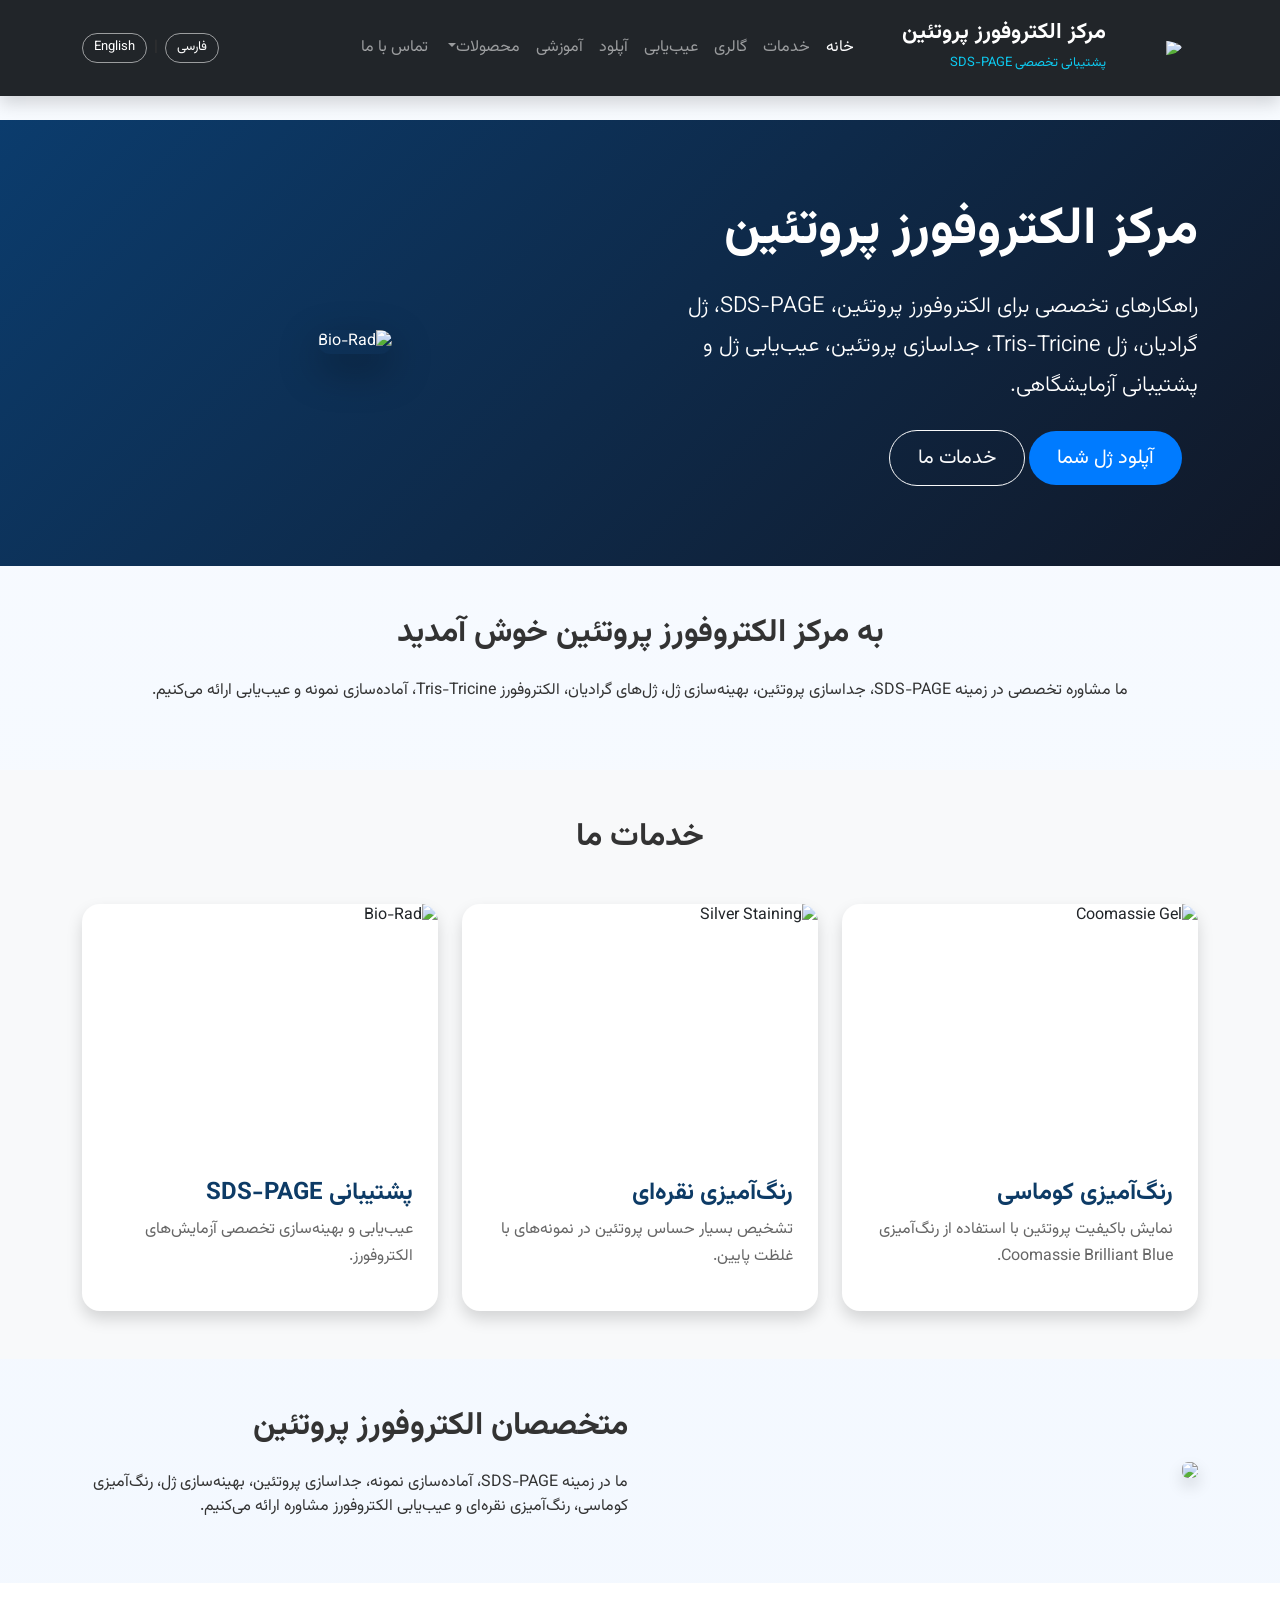
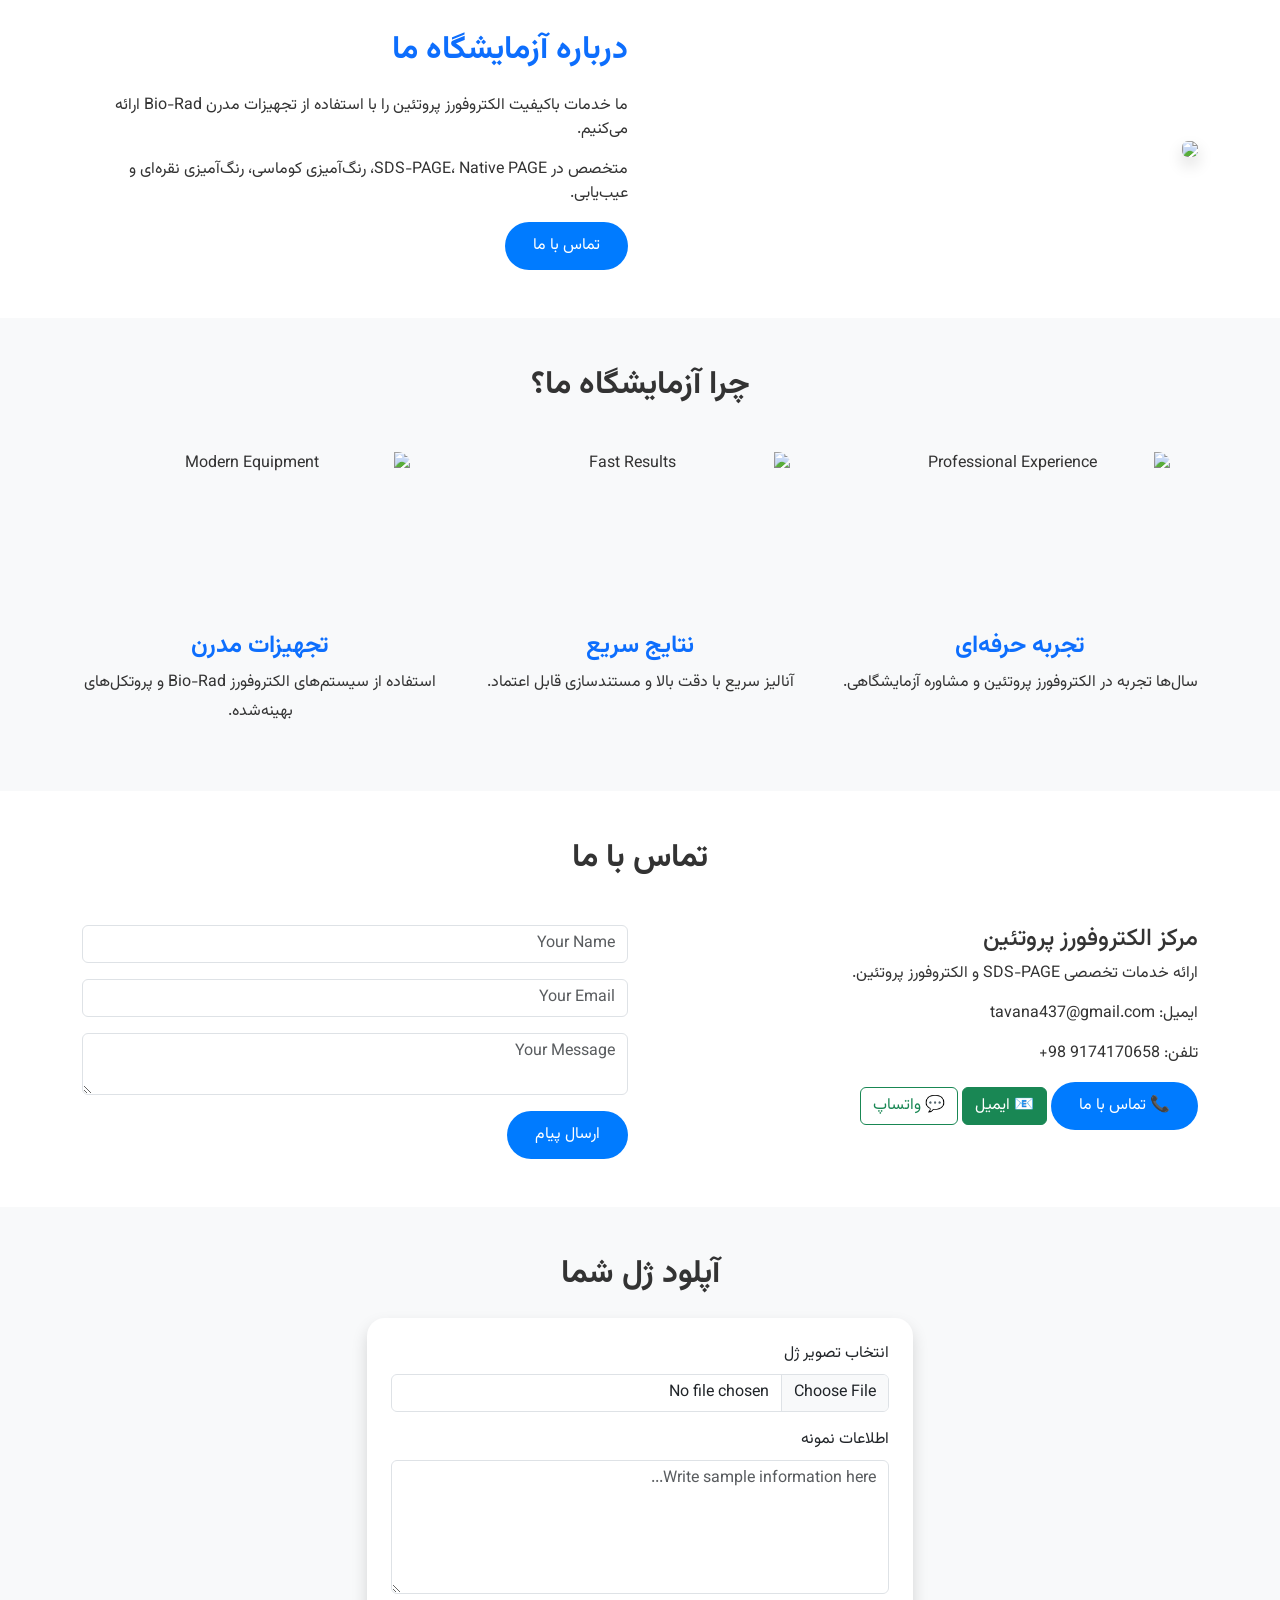
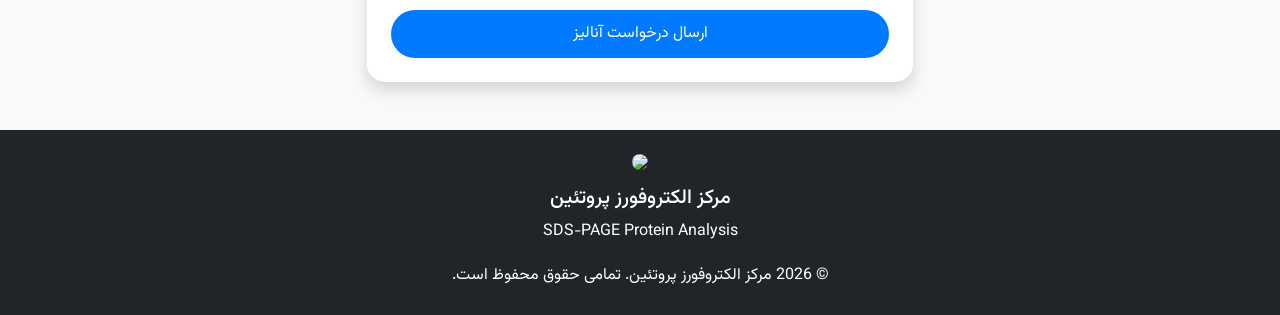
==== index.html @ 6d5c1d3f "Add files via upload" ====
<!DOCTYPE html>
<html lang="en">

<head>
    <meta charset="UTF-8">
    <meta name="viewport" content="width=device-width, initial-scale=1.0">

    <title>Protein Electrophoresis Clinic</title>

    <meta name="description"
          content="Protein Electrophoresis Clinic | SDS-PAGE Troubleshooting | Gel Preparation | Protein Analysis">

    <link href="https://cdn.jsdelivr.net/npm/bootstrap@5.3.7/dist/css/bootstrap.min.css" rel="stylesheet">

    <link rel="stylesheet"
          href="https://cdn.jsdelivr.net/npm/bootstrap-icons@1.11.3/font/bootstrap-icons.min.css">

    <link rel="stylesheet" href="style.css">
<link rel="preconnect" href="https://fonts.googleapis.com">
<link rel="preconnect" href="https://fonts.gstatic.com" crossorigin>
<link href="https://fonts.googleapis.com/css2?family=Vazirmatn:wght@300;400;500;600;700&display=swap" rel="stylesheet">
</head>

<body>

<!-- ================= HEADER ================= -->

<nav class="navbar navbar-expand-lg navbar-dark bg-dark shadow">

<div class="container">

<a class="navbar-brand d-flex align-items-center" href="#">

<img src="images/logo.png" width="60" class="me-3">

<div>

<h4 class="m-0">Protein Electrophoresis Center</h4>

<small class="text-info">
Professional SDS-PAGE Support
</small>

</div>

</a>

<button class="navbar-toggler"

type="button"

data-bs-toggle="collapse"

data-bs-target="#navbarNav">

<span class="navbar-toggler-icon"></span>

</button>

<div class="collapse navbar-collapse"

id="navbarNav">

<ul class="navbar-nav ms-auto">

<li class="nav-item">

<a class="nav-link active"

href="#">Home</a>

</li>

<li class="nav-item">

<a class="nav-link"

href="#">Services</a>

</li>

<li class="nav-item">

<a class="nav-link"

href="#">Gallery</a>

</li>

<li class="nav-item">

<a class="nav-link"

href="#">Troubleshooting</a>

</li>

<li class="nav-item">

<a class="nav-link"

href="#">Upload</a>

</li>
<li class="nav-item">
    <a class="nav-link" href="academy.html">
        Educational
    </a>
</li>
<li class="nav-item dropdown">

<a class="nav-link dropdown-toggle" 
href="#" 
data-bs-toggle="dropdown">

Products

</a>


<ul class="dropdown-menu">

<li>
    <a class="dropdown-item" href="product.html?id=running-buffer">
         Running Buffer  ▸
    </a>
</li>
<li>
<a class="dropdown-item" href="product.html?id=resolving-buffer">
    Resolving Gel Buffer  ▸
</a>
</li>

<li>
<a class="dropdown-item" href="product.html?id=stacking-buffer">
    Stacking Gel Buffer  ▸
</a>
</li>

<li>
<a class="dropdown-item" href="product.html?id=sample-loading-buffer">
         Sample Loading Buffer (4X)  ▸
    </a>
</li>

<li>
<a class="dropdown-item" href="product.html?id=protein-ladder">
         Protein Ladder ▸  
    </a>
</li>

<li>
 <a class="dropdown-item" href="product.html?id=sds-solution">
         SDS 10% Solution ▸
    </a>
</li>

<li>
<a class="dropdown-item" href="product.html?id=temed">
    TEMED ▸ 
</a>
</li>

<li>
<a class="dropdown-item" href="product.html?id=aps">
    APS ▸ 
</a>
</li>
<li>
    <a class="dropdown-item" href="product.html?id=anode-buffer/cathode-buffer">
         Anode Buffer/Cathode Buffer ▸ 
    </a>
</li>


<li>
    <a class="dropdown-item" href="product.html?id=tris-tricine-buffer">
        Tris-Tricine Buffer  ▸
    </a>
</li>


<hr>

<li>
<a class="dropdown-item" href="product.html?id=coomassie">
         Coomassie Blue Staining Solution  ▸
    </a>
</li>

<li>
<a class="dropdown-item" href="product.html?id=Destain">
          Destain Solution ▸
    </a>
</li>

<li>
<a class="dropdown-item" href="product.html?id=silver-staining">
         Silver Staining Solution ▸
    </a>
</li>

<li>
<a class="dropdown-item" href="product.html?id=bradford">
         Bradford Reagent  ▸
    </a>
</li>

<li>
  <a class="dropdown-item" href="product.html?id=bsa-standard">
         BSA Protein Standard  ▸
    </a>
</li>

</ul>

</li>
<div id="product-info" style="display:none; padding:15px; margin-top:10px; border:1px solid #ddd; border-radius:8px;">

<h5 id="product-name"></h5>

<p id="product-description"></p>


</div>
<li class="nav-item">

<a class="nav-link"


href="#">Contact</a>

</li>

</ul>

</div>

</div>

</nav>
<div class="container mt-4">

</div>

<!-- ================= HERO ================= -->

<section class="hero">

<div class="container">

<div class="row align-items-center">

<div class="col-lg-6">

<h1 class="display-4 fw-bold">

Protein Electrophoresis Center

</h1>

<p class="lead mt-4">

Professional solutions for

Protein Electrophoresis,

SDS-PAGE,

Gradient Gel,

Tris-Tricine Gel,

Protein Separation,

Gel Troubleshooting

and Laboratory Support.

</p>

<div class="mt-4">

<a href="#upload"

class="btn btn-primary btn-lg me-3">

Upload Your Gel

</a>

<a href="#"

class="btn btn-outline-light btn-lg">

Our Services

</a>

</div>

</div>

<div class="col-lg-6 text-center">

<img src="images/biorad.png"

class="img-fluid hero-image"

alt="Bio-Rad">

</div>

</div>

</div>

</section>

<!-- ================= INTRO ================= -->

<section class="py-5">

<div class="container text-center">

<h2 class="fw-bold">

Welcome to Protein Electrophoresis Center

</h2>

<p class="mt-4">

We provide professional consultation for SDS-PAGE,

protein separation,

gel optimization,

gradient gels,

Tris-Tricine electrophoresis,

sample preparation,

and troubleshooting.

</p>

</div>

</section>

<!-- Services section starts here --><!-- ================= SERVICES ================= -->

<section class="py-5 bg-light">

<div class="container">

<h2 class="text-center fw-bold mb-5">

Our Services

</h2>

<div class="row g-4">

<div class="col-md-4">

<div class="card h-100 shadow">

<img src="images/coomassie.png" class="card-img-top" alt="Coomassie Gel">
<div class="card-body">

<h4>Coomassie Staining</h4>

<p>

High-quality protein visualization using Coomassie Brilliant Blue staining.

</p>

</div>

</div>

</div>

<div class="col-md-4">

<div class="card h-100 shadow">

<img src="images/silver.png" class="card-img-top" alt="Silver Staining">
<div class="card-body">

<h4>Silver Staining</h4>

<p>

Highly sensitive protein detection for low-abundance samples.

</p>

</div>

</div>

</div>

<div class="col-md-4">

<div class="card h-100 shadow">

<img src="images/biorad.png" class="card-img-top" alt="Bio-Rad">

<div class="card-body">

<h4>SDS-PAGE Support</h4>

<p>

Professional troubleshooting and optimization for electrophoresis experiments.

</p>

</div>

</div>

</div>

</div>

</div>

</section>

<!-- ================= ABOUT ================= -->

<section class="py-5">

<div class="container">

<div class="row align-items-center">

<div class="col-lg-6">

<img src="images/biorad.png" class="img-fluid rounded shadow">

</div>

<div class="col-lg-6">

<h2 class="fw-bold">

Protein Electrophoresis Experts

</h2>

<p class="mt-4">

We provide consultation in SDS-PAGE,

sample preparation,

protein separation,

gel optimization,

Coomassie staining,

Silver staining,

and electrophoresis troubleshooting.

</p>



</div>

</div>

</div>

</section>
<section class="py-5 bg-white">

<div class="container">

<div class="row align-items-center">

<div class="col-lg-6">

<img src="images/biorad.png" class="img-fluid rounded shadow">

</div>

<div class="col-lg-6">

<h2 class="fw-bold text-primary">
About Our Laboratory
</h2>

<p>
We provide high-quality protein electrophoresis services using modern Bio-Rad equipment.
</p>

<p>
Specialized in SDS-PAGE, Native PAGE, Coomassie staining, Silver staining and troubleshooting.
</p>

<a href="#" class="btn btn-primary">
Contact Us
</a>

</div>

</div>

</div>

</section>
<!-- ================= WHY CHOOSE US ================= -->

<section class="py-5 bg-light">

<div class="container">

<h2 class="text-center mb-5">
Why Choose Our Laboratory
</h2>

<div class="row text-center">

    <div class="col-md-4">
        <img src="images/professional.png"
        class="feature-img"
        alt="Professional Experience">

        <h4>Professional Experience</h4>

        <p>
        Years of experience in protein electrophoresis and laboratory consultation.
        </p>
    </div>


    <div class="col-md-4">
        <img src="images/fast-results.png"
        class="feature-img"
        alt="Fast Results">

        <h4>Fast Results</h4>

        <p>
        Rapid analysis with high accuracy and reliable documentation.
        </p>
    </div>


    <div class="col-md-4">
        <img src="images/equipment.png"
        class="feature-img"
        alt="Modern Equipment">

        <h4>Modern Equipment</h4>

        <p>
        Using Bio-Rad electrophoresis systems and optimized protocols.
        </p>
    </div>

</div>
</div>
</section>
<!-- ================= CONTACT ================= -->

<section class="py-5 bg-white">

<div class="container">

<h2 class="text-center fw-bold mb-5">
Contact Us
</h2>

<div class="row">

<div class="col-md-6">

<h4>Protein Electrophoresis Center</h4>

<p>
Professional SDS-PAGE and protein electrophoresis services.
</p>

<p>
Email: tavana437@gmail.com
</p>

<p>
Phone: +98 9174170658
</p>
<div class="contact-buttons">

<a href="tel:+989174170658" class="btn btn-primary">
📞 Call Us
</a>

<a href="mailto:tavana437@gmail.com" class="btn btn-success">
📧 Email
</a>

<a href="https://wa.me/989174170658" class="btn btn-outline-success">
💬 WhatsApp
</a>

</div>

</div>


<div class="col-md-6">

<form>

<input class="form-control mb-3" 
placeholder="Your Name">


<input class="form-control mb-3" 
placeholder="Your Email">


<textarea class="form-control mb-3"
placeholder="Your Message"></textarea>


<button class="btn btn-primary">
Send Message
</button>


</form>

</div>

</div>

</div>

</section>
<!-- ================= UPLOAD GEL ================= -->

<section id="upload" class="py-5 bg-light">

<div class="container">

<h2 class="text-center fw-bold mb-4">
Upload Your Gel
</h2>

<div class="row justify-content-center">

<div class="col-lg-6">

<div class="card shadow p-4">

<label class="form-label">
Select Gel Image
</label>

<input type="file" class="form-control mb-3">

<label class="form-label">
Sample Information
</label>

<textarea class="form-control mb-3" rows="5"
placeholder="Write sample information here..."></textarea>

<button class="btn btn-primary w-100">
Submit Analysis Request
</button>

</div>

</div>

</div>

</div>

</section>
<!-- ================= FOOTER ================= -->

<footer class="bg-dark text-white py-4">

<div class="container text-center">

<img src="images/logo.png" width="80" class="mb-3">

<h5>
Protein Electrophoresis Center
</h5>

<p>
SDS-PAGE  Protein Analysis
</p>

<p class="mb-0">
© 2026 Protein Electrophoresis Center. All Rights Reserved.
</p>

</div>

</footer>
<div id="productPanel" style="display:none; margin-top:20px; padding:20px; border:1px solid #ddd; border-radius:10px; background:#f8f9fa;">

<h4 id="productTitle"></h4>

<div id="productImage">
</div>

<h6>Description</h6>
<p id="productDescription"></p>

<h6>Specifications</h6>
<ul id="productSpecifications"></ul>

<h6>Application</h6>
<p id="productApplication"></p>

<h6>Storage</h6>
<p id="productStorage"></p>

</div>
<script src="https://cdn.jsdelivr.net/npm/bootstrap@5.3.3/dist/js/bootstrap.bundle.min.js"></script>
<script>
function showRunningBuffer() {

console.log("TEST RUNNING BUFFER");

}
</script>
<script>

function showRunningBuffer(){

document.getElementById("product-info").style.display="block";

document.getElementById("product-info").innerHTML = `

<h4>Running Buffer</h4>

<img src="images/running-buffer.jpg" 
style="width:150px;">

<h6>Description:</h6>
<p>
High quality electrophoresis running buffer for protein separation.
</p>

<h6>Specifications:</h6>

<ul>
<li>Tris-Glycine system</li>
<li>SDS-PAGE compatible</li>
<li>Stable conductivity</li>
</ul>

<h6>Application:</h6>

<p>
Protein separation and gel electrophoresis
</p>

<h6>Storage:</h6>

<p>
2-8°C
</p>

`;

}
function showRunningBuffer(){

document.getElementById("product-info").style.display="block";

document.getElementById("product-title").innerHTML =
"Running Buffer";

document.getElementById("product-text").innerHTML =
`
<b>Description:</b><br>
High quality electrophoresis running buffer for protein separation.
<br><br>

<b>Specifications:</b>
<ul>
<li>Tris-Glycine system</li>
<li>SDS-PAGE compatible</li>
<li>Stable conductivity</li>
</ul>

<b>Application:</b><br>
Protein separation and gel electrophoresis

<br><br>

<b>Storage:</b><br>
2-8°C
`;

}
</script>
<script src="language.js"></script>
</body>
</html>
---- style.css ----
/* ===========================
   Protein Electrophoresis Clinic
   Final Version - Part 1
=========================== */

body{
    font-family: Arial, Helvetica, sans-serif;
    background:#f8f9fa;
    color:#333;
    margin:0;
    padding:0;
}

/* Navbar */

.navbar{
    padding:15px 0;
}

.navbar-brand h4{
    margin:0;
    font-size:26px;
    font-weight:bold;
}

.navbar-brand small{
    font-size:13px;
    color:#7fd3ff;
}

.navbar img{
    border-radius:50%;
}

/* Hero */

.hero{
    background:linear-gradient(135deg,#0b3c6d,#111827);
    color:white;
    padding:80px 0;
}

.hero h1{
    font-size:52px;
    font-weight:700;
}

.hero p{
    font-size:22px;
    line-height:1.8;
}

.hero-image{
    max-width:420px;
    border-radius:20px;
    box-shadow:0 15px 40px rgba(0,0,0,.35);
}

/* Buttons */

.btn-primary{
    background:#007bff;
    border:none;
    border-radius:30px;
    padding:12px 28px;
}

.btn-primary:hover{
    background:#0056b3;
}

.btn-outline-light{
    border-radius:30px;
    padding:12px 28px;
}

/* Sections */

section{
    padding-top:70px;
    padding-bottom:70px;
}

h2{
    font-weight:bold;
    margin-bottom:25px;
}

/* Cards */

.card{
    border:none;
    border-radius:20px;
    overflow:hidden;
    transition:.35s;
}

.card:hover{
    transform:translateY(-8px);
    box-shadow:0 20px 40px rgba(0,0,0,.18);
}

.card img{
    height:250px;
    object-fit:cover;
}

.card-body{
    padding:25px;
}

.card h4{
    font-weight:bold;
    color:#0d6efd;
}
/* WHY CHOOSE US */

.bg-light{
    background:#f5f8fc;
}

.text-center h1{
    font-size:60px;
}

.text-center h4{
    margin-top:20px;
    color:#0d6efd;
    font-weight:bold;
}

.text-center p{
    line-height:1.8;
}
/* ===== FINAL DESIGN EFFECTS ===== */

html{
scroll-behavior:smooth;
}


body{
font-family: Arial, sans-serif;
}


.card{
transition:0.4s ease;
}


.card:hover{
transform:translateY(-10px);
box-shadow:0 15px 35px rgba(0,0,0,0.2);
}


footer img{
border-radius:50%;
}


section{
animation:fadeIn 0.8s ease;
}


@keyframes fadeIn{

from{
opacity:0;
transform:translateY(20px);
}

to{
opacity:1;
transform:translateY(0);
}


}.feature-img{
    width:100%;
    height:160px;
    object-fit:cover;
    border-radius:12px;
    display:block;
    margin:0 auto 15px;
}
.academy-hero{

background:#133a63;

padding:90px 0;

color:white;

}


.academy-hero h1{

font-size:52px;

font-weight:700;

color:#0d3b66;

margin-bottom:25px;

}


.academy-hero p{

font-size:20px;

line-height:1.8;

margin-bottom:35px;

color:#555;

}


.academy-placeholder{

height:380px;

border:3px dashed #c7d7ea;

border-radius:20px;

display:flex;

align-items:center;

justify-content:center;

font-size:28px;

font-weight:600;

color:#6c757d;

background:white;

}
.academy-hero{

background:#133a63;

padding:90px 0;

color:white;

}


.academy-hero h1{

font-size:48px;
font-weight:700;
color:#0d3b66;
margin-bottom:20px;

}


.academy-hero h3{

font-size:26px;
color:#1d6fa5;
margin-bottom:25px;

}


.academy-hero p{

font-size:18px;
line-height:1.8;
color:#555;
margin-bottom:30px;

}


.academy-placeholder{

height:380px;
width:100%;
border-radius:20px;
border:3px dashed #c8d8e8;
background:white;

}
.tutorial-placeholder{

height:200px;

background:#f8fbff;

border:2px dashed #c8d8e8;

display:flex;

align-items:center;

justify-content:center;

border-radius:15px;

}
.course-placeholder{

height:200px;

background:white;

border:2px dashed #c8d8e8;

border-radius:15px;

display:flex;

align-items:center;

justify-content:center;

}
.academy-contact{

background:#f8fbff;

padding:70px 0;

}


.academy-contact h2{

font-size:36px;

font-weight:700;

color:#0d3b66;

}


.academy-contact p{

font-size:18px;

color:#555;

line-height:1.8;

max-width:700px;

margin:auto;

}
.academy-hero .btn,
.academy-contact .btn{

padding:12px 30px;

border-radius:30px;

font-weight:600;

}


.card{

border:none;

border-radius:18px;

overflow:hidden;

transition:0.3s;

}


.card:hover{

transform:translateY(-8px);

box-shadow:0 15px 30px rgba(0,0,0,0.12);

}


.card h4{

color:#0d3b66;

font-weight:700;

}


.card p{

color:#666;

line-height:1.7;

}
.tutorial-placeholder,
.course-placeholder{

height:220px;

background:linear-gradient(135deg,#f8fbff,#eaf4ff);

border:2px dashed #b8d0e8;

}
.tutorial-placeholder,
.course-placeholder{

font-size:60px;
color:#0d6efd;

}
.academy-hero h1{
    color:#ffffff;
    font-size:56px;
    font-weight:700;
    line-height:1.15;
    margin-bottom:20px;
}

.academy-hero h3{
    color:#5ec3ff !important;
    font-size:30px;
    font-weight:500;
    margin-bottom:25px;
}

.academy-hero p{
    color:#f2f6fb !important;
    font-size:20px;
    line-height:1.8;
    max-width:650px;
}

.academy-hero .btn{
    background:#1d7df2;
    color:#fff;
    border:none;
    padding:14px 34px;
    border-radius:40px;
    font-weight:600;
    font-size:17px;
}

.academy-hero .btn:hover{
    background:#0f6be6;
}
.academy-placeholder{

height:360px;

background:rgba(255,255,255,.08);

border:2px dashed rgba(255,255,255,.35);

border-radius:20px;

display:flex;

justify-content:center;

align-items:center;

text-align:center;

}

.placeholder-content h3{

color:white;

font-size:28px;

margin-top:15px;

margin-bottom:10px;

}

.placeholder-content p{

color:#d7e6f5;

font-size:17px;

}

.placeholder-icon{

font-size:70px;

}
.tutorial-placeholder{

height:220px;

background:#eaf4ff;

display:flex;

flex-direction:column;

justify-content:center;

align-items:center;

font-size:55px;

color:#1d7df2;

border-radius:15px 15px 0 0;

}

.tutorial-placeholder p{

margin-top:12px;

font-size:16px;

color:#5b6f85;

}
.course-card{
    position:relative;
}
.course-badge{
    position:absolute;
    top:15px;
    right:15px;
    background:#0d6efd;
    color:white;
    padding:6px 14px;
    border-radius:20px;
    font-size:12px;
    font-weight:700;
}

.card{
    position:relative;
}
.course-card,
.card {
    display:flex;
    flex-direction:column;
    height:100%;
}

.card-body {
    display:flex;
    flex-direction:column;
    flex:1;
}

.card-body .btn {
    margin-top:auto;
}
/* ===========================
   PRODUCT PAGE
=========================== */

.product-hero{
    background:#0b2a47;
    padding:90px 0;
    color:#fff;
}

.product-header{
    display:flex;
    align-items:center;
    justify-content:space-between;
    gap:60px;
    flex-wrap:wrap;
}

.product-info{
    flex:1;
    min-width:320px;
}

.product-category{
    display:inline-block;
    background:#1d4f91;
    color:#fff;
    padding:8px 18px;
    border-radius:30px;
    font-size:14px;
    font-weight:600;
    margin-bottom:20px;
}

.product-info h1{
    font-size:48px;
    font-weight:700;
    margin-bottom:20px;
    color:#fff;
}

.product-info p{
    font-size:18px;
    line-height:1.8;
    color:#dbe7f5;
    margin-bottom:35px;
}

.product-image{
    flex:1;
    display:flex;
    justify-content:center;
    min-width:320px;
}

.placeholder-image{
    width:420px;
    height:320px;
    border:2px dashed rgba(255,255,255,.35);
    border-radius:20px;
    display:flex;
    align-items:center;
    justify-content:center;
    font-size:22px;
    color:#dbe7f5;
    background:rgba(255,255,255,.05);
}
.mega-menu{
    width:650px;
    left:50%;
    transform:translateX(-50%);
    border-radius:15px;
    padding:25px;
}

.mega-menu .dropdown-item{
    padding:8px 10px;
    font-size:15px;
    color:#123;
}

.mega-menu .dropdown-item:hover{
    background:#0d6efd;
    color:white;
}

.mega-menu h6{
    font-size:18px;
    font-weight:700;
    margin-bottom:15px;
}

.product-preview{
    margin-top:20px;
    padding:15px;
    border-top:1px solid #ddd;
}
/* Products Mega Menu */

.mega-dropdown .dropdown-menu{
    width:600px;
    padding:25px;
    border-radius:12px;
    left:50%;
    transform:translateX(-50%);
}


.mega-menu .row{
    display:flex;
}


.mega-menu h6{
    color:#0d6efd;
    font-size:17px;
    font-weight:700;
    margin-bottom:15px;
}


.product-item{
    display:block;
    padding:7px 10px;
    color:#123;
    text-decoration:none;
    border-radius:5px;
}


.product-item:hover{
    background:#0d6efd;
    color:white;
}


.product-preview{
    background:#f8f9fa;
    border-radius:10px;
    padding:15px;
    margin-top:15px;
}
.dropdown-menu .dropdown-item {
    font-size: 14px;
    padding: 8px 15px;
}

.dropdown-menu {
    min-width: 260px;
}

.dropdown-menu .dropdown-item:hover {
    background-color: #0d6efd;
    color: white;
}
.navbar .dropdown-menu .dropdown-item {
    font-size: 13px !important;
    line-height: 1.4;
    padding: 6px 12px;
}

.navbar .dropdown-menu {
    font-size: 13px !important;
}

.navbar .dropdown-menu li {
    font-size: 13px !important;
}

#productImage{
    width: 100%;
    max-width: 350px;
    height: 350px;
    object-fit: contain;
    display: block;
    margin: auto;
}
.product-image-card{
    background:#ffffff;
    border-radius:20px;
    padding:30px;
    box-shadow:0 10px 25px rgba(0,0,0,.12);
    text-align:center;
}
body{
    background:linear-gradient(180deg,#f8fbff,#eef5ff);
}
.feature-img{
    width: 100% !important;
    max-width: 300px !important;
    height: 160px !important;
    object-fit: cover !important;
    display: block;
    margin: 0 auto;
}
#productImage{
    max-width:300px;
    width:100%;
    height:auto;
    display:block;
    margin:auto;
    object-fit:contain;
}
/* ===== Bilingual Persian / English ===== */
html[dir="rtl"] body,
html[lang="fa"] body,
body.rtl-site{
    font-family: "Vazirmatn", Tahoma, Arial, sans-serif;
}

html[dir="rtl"] .navbar-brand,
html[dir="rtl"] .navbar-nav,
html[dir="rtl"] .dropdown-menu{
    font-family: "Vazirmatn", Tahoma, Arial, sans-serif;
}

html[dir="rtl"] .navbar-nav .dropdown-menu{
    text-align:right;
}

.language-switcher{
    display:flex;
    align-items:center;
    gap:7px;
    margin-inline-start:18px;
    white-space:nowrap;
    z-index:10;
}
.language-btn{
    border:1px solid rgba(255,255,255,.55);
    background:transparent;
    color:#fff;
    border-radius:18px;
    padding:4px 11px;
    font-size:13px;
    cursor:pointer;
    transition:.2s ease;
}
.language-btn:hover{
    background:rgba(255,255,255,.12);
}

html[dir="rtl"] .navbar-brand .me-3{
    margin-right:0 !important;
    margin-left:1rem !important;
}

@media (max-width: 991px){
    .language-switcher{margin:10px 0 0;}
}
@media (min-width: 992px) {
    .navbar-brand h4 {
        font-size: 22px;
    }

    .navbar-brand .text-info {
        font-size: 13px;
    }
}
/* SDS-PAGE Video */
.sds-video-section {
    max-width: 900px;
    margin: 50px auto;
    padding: 20px;
    text-align: center;
}

.sds-video-section h2 {
    margin-bottom: 25px;
    font-weight: 600;
}

.video-wrapper {
    width: 100%;
    overflow: hidden;
    border-radius: 15px;
    box-shadow: 0 8px 25px rgba(0, 0, 0, 0.15);
    background: #000;
}

.video-wrapper video {
    display: block;
    width: 100%;
    height: auto;
}
.sds-video {
    width: 100%;
    margin-top: 20px;
    border-radius: 12px;
    overflow: hidden;
    background: #000;
}

.sds-video video {
    width: 100%;
    display: block;
    max-height: 450px;
}
.sds-video {
    width: 95%;
    max-width: 800px;
    margin: 20px auto;
    overflow: hidden;
    border-radius: 12px;
}

.sds-video video {
    width: 100%;
    height: auto;
    display: block;
}
.sds-video {
    width: 100%;
    max-width: 100%;
    margin: 20px auto 0;
    overflow: hidden;
    border-radius: 12px;
}

.sds-video iframe {
    display: block;
    width: 100%;
    aspect-ratio: 16 / 9;
    border: 0;
}
.sds-video {
    width: 100%;
    max-width: 800px;
    margin: 20px auto;
    overflow: hidden;
    border-radius: 12px;
    background: #000;
}

.sds-video video {
    display: block;
    width: 100%;
    height: auto;
}
.sds-video {
    width: 100%;
    overflow: hidden;
    background: #000;
    border-radius: 10px 10px 0 0;
}

.sds-video video {
    width: 100%;
    height: auto;
    display: block;
    aspect-ratio: 16 / 9;
    object-fit: contain;
}
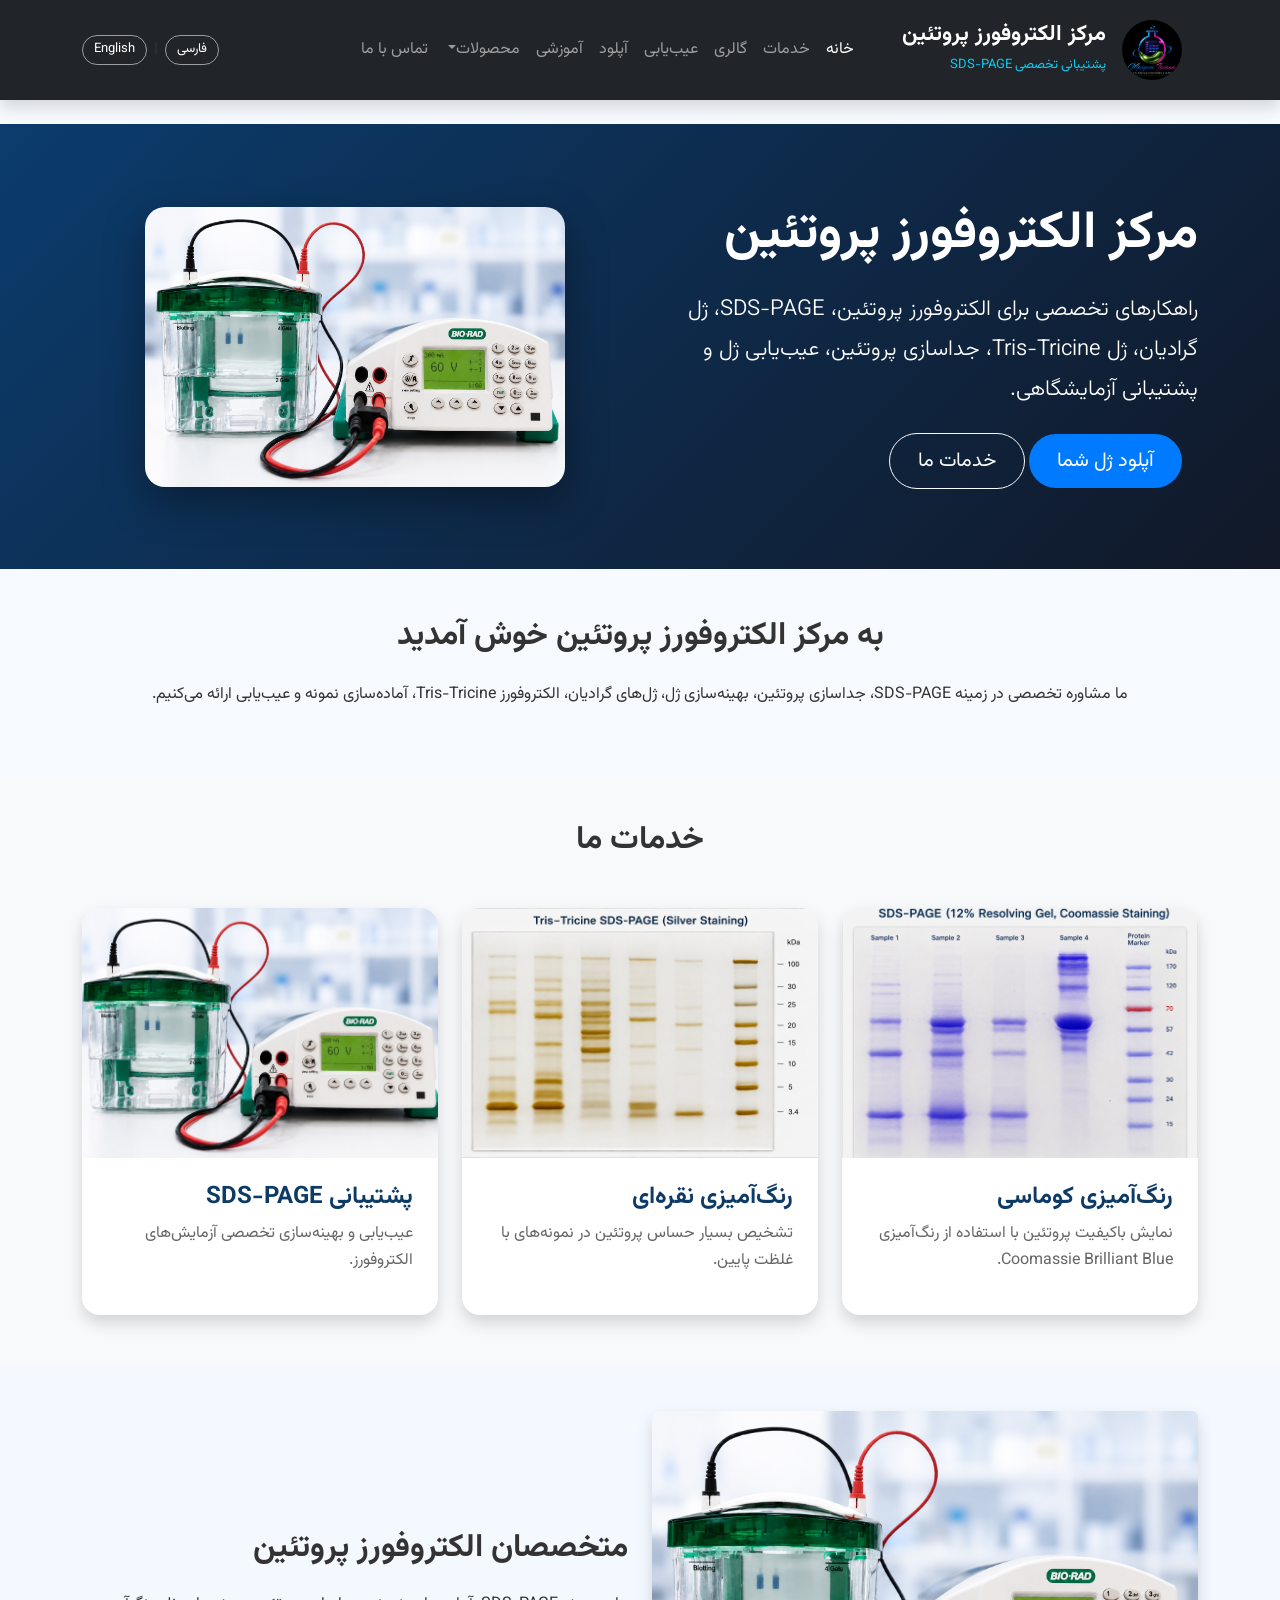
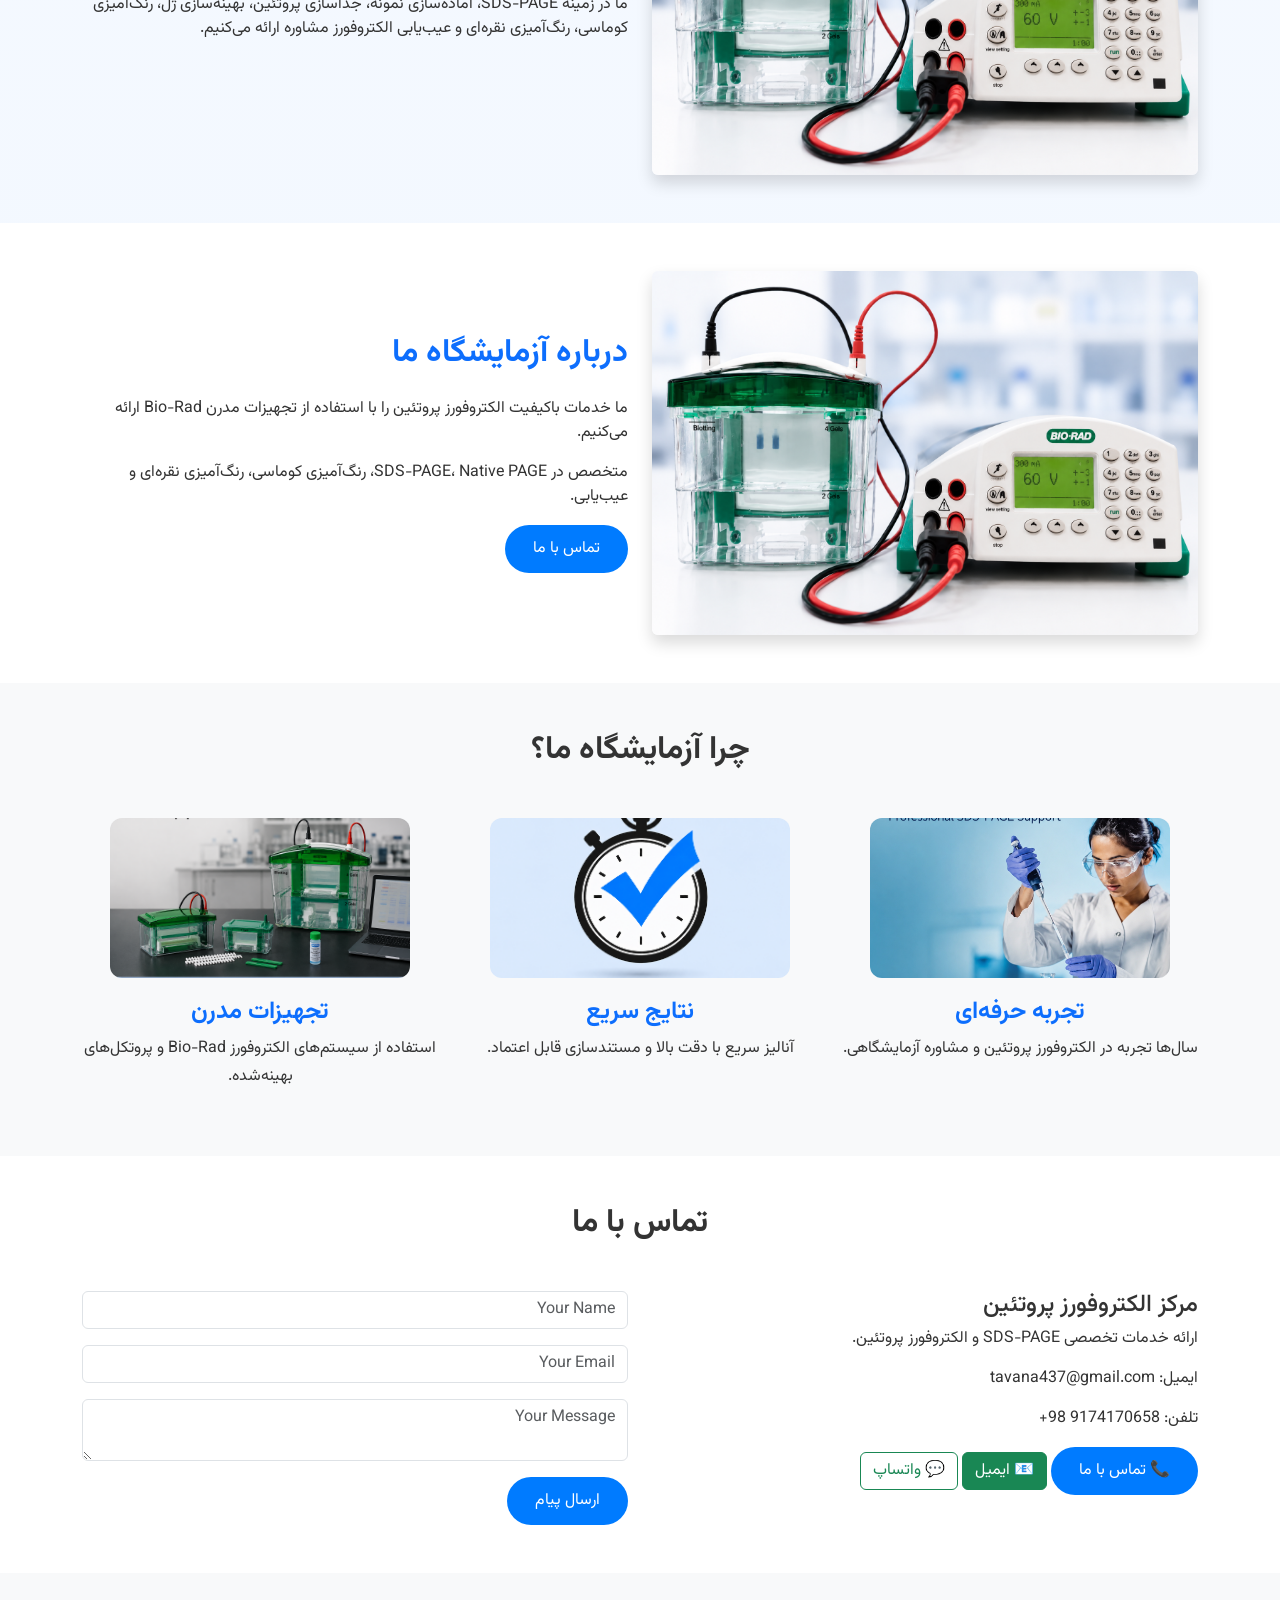
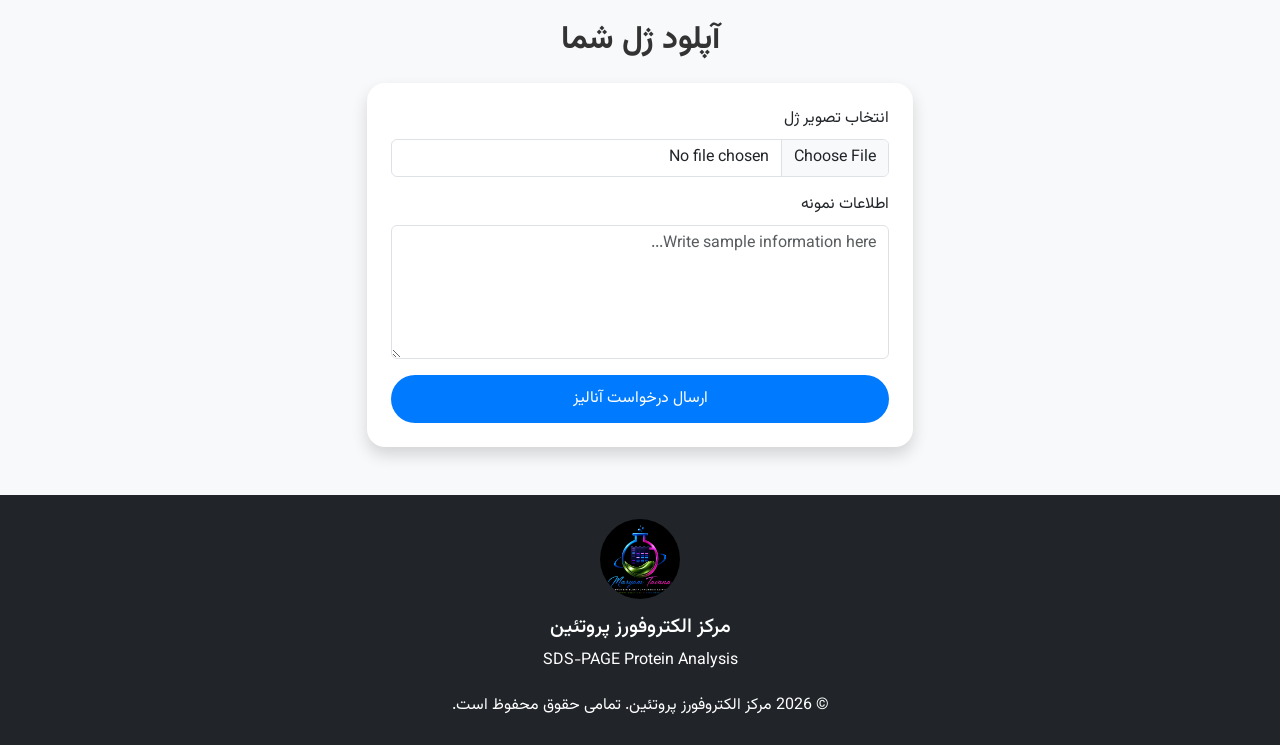
==== commit 6dacac59: "Update index.html Improve SEO metadata" ====
--- a/index.html
+++ b/index.html
@@ -5,11 +5,18 @@
     <meta charset="UTF-8">
     <meta name="viewport" content="width=device-width, initial-scale=1.0">
 
-    <title>Protein Electrophoresis Clinic</title>
-
-    <meta name="description"
-          content="Protein Electrophoresis Clinic | SDS-PAGE Troubleshooting | Gel Preparation | Protein Analysis">
-
+   <title>Protein Electrophoresis Center | SDS-PAGE & Protein Analysis</title>
+
+<meta name="description"
+      content="Protein Electrophoresis Center for SDS-PAGE, protein electrophoresis, gel preparation, troubleshooting, protein analysis, educational resources and laboratory guidance."> 
+<link rel="alternate" hreflang="en"
+      href="https://mahi40158.github.io/protein-electrophoresis-center/">
+
+<link rel="alternate" hreflang="fa"
+      href="https://mahi40158.github.io/protein-electrophoresis-center/">
+
+<link rel="alternate" hreflang="x-default"
+      href="https://mahi40158.github.io/protein-electrophoresis-center/">
     <link href="https://cdn.jsdelivr.net/npm/bootstrap@5.3.7/dist/css/bootstrap.min.css" rel="stylesheet">
 
     <link rel="stylesheet"
@@ -817,4 +824,4 @@
 </script>
 <script src="language.js"></script>
 </body>
-</html>+</html>
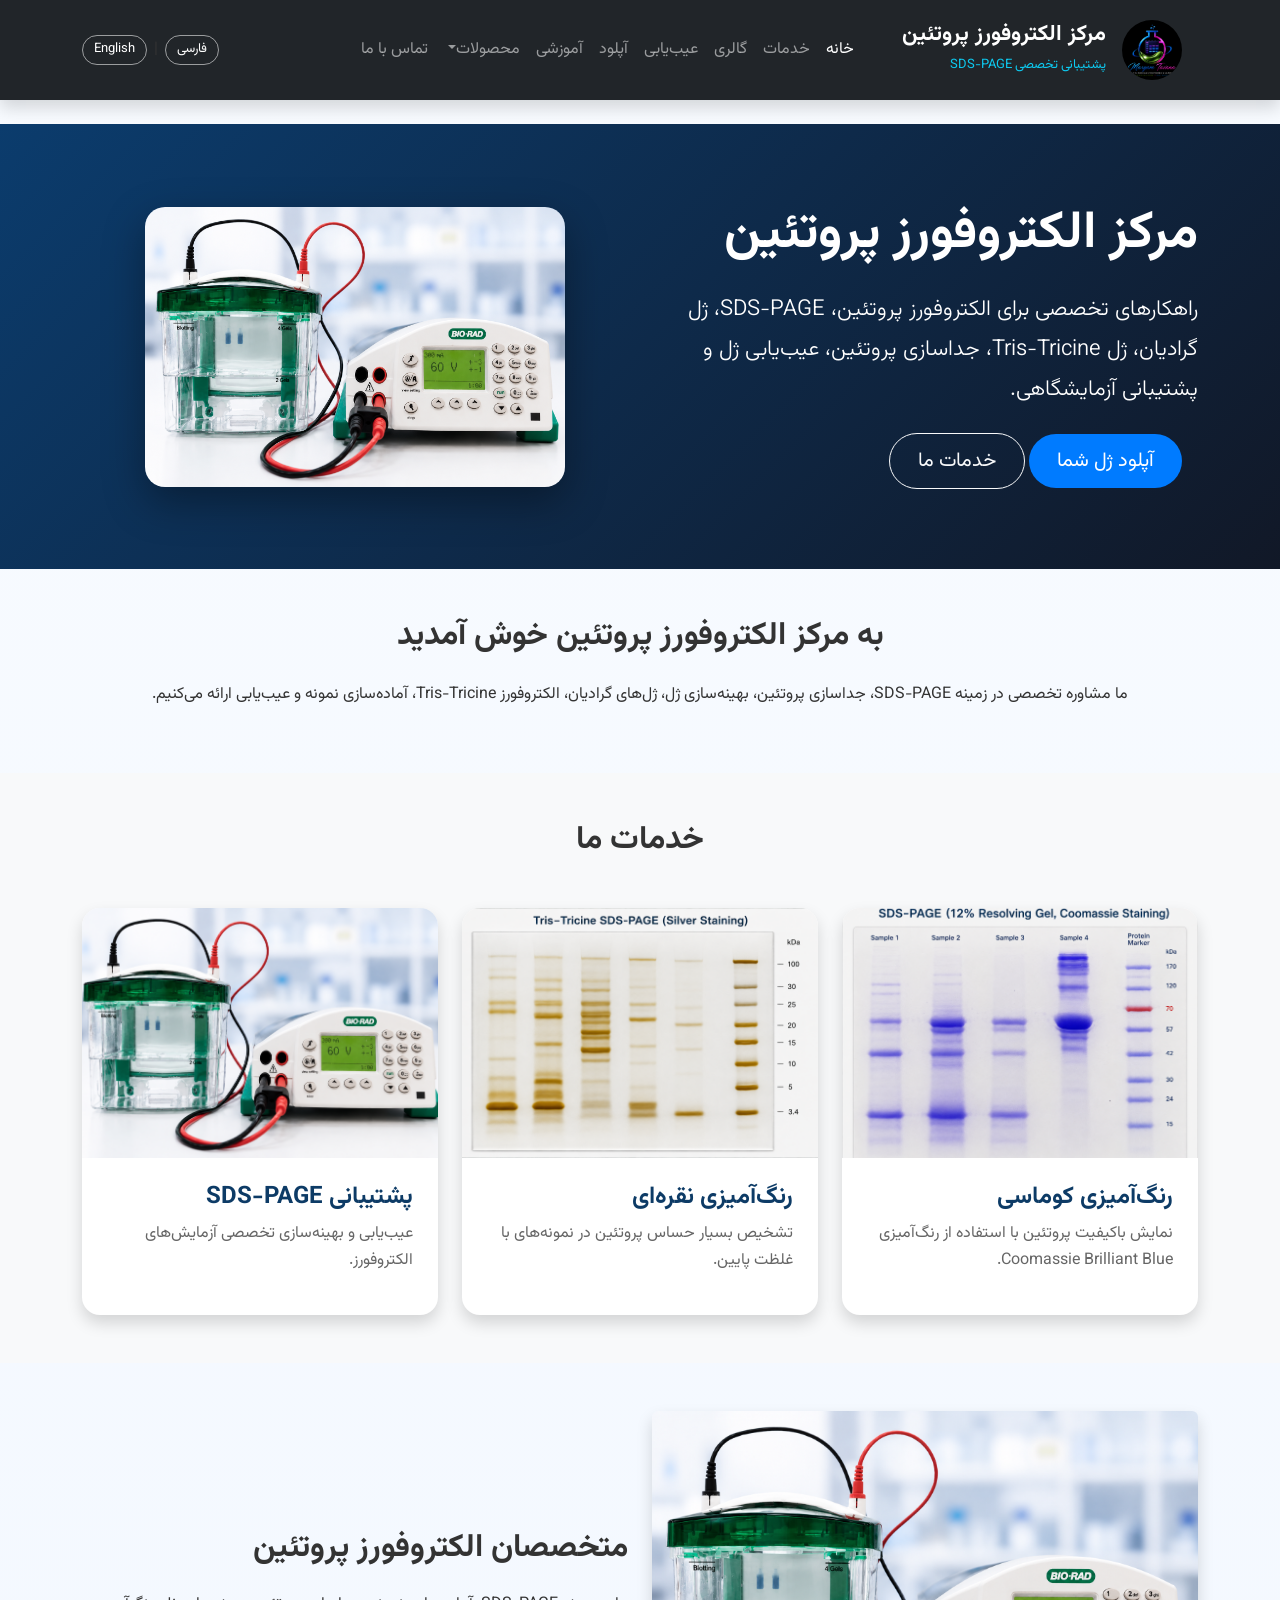
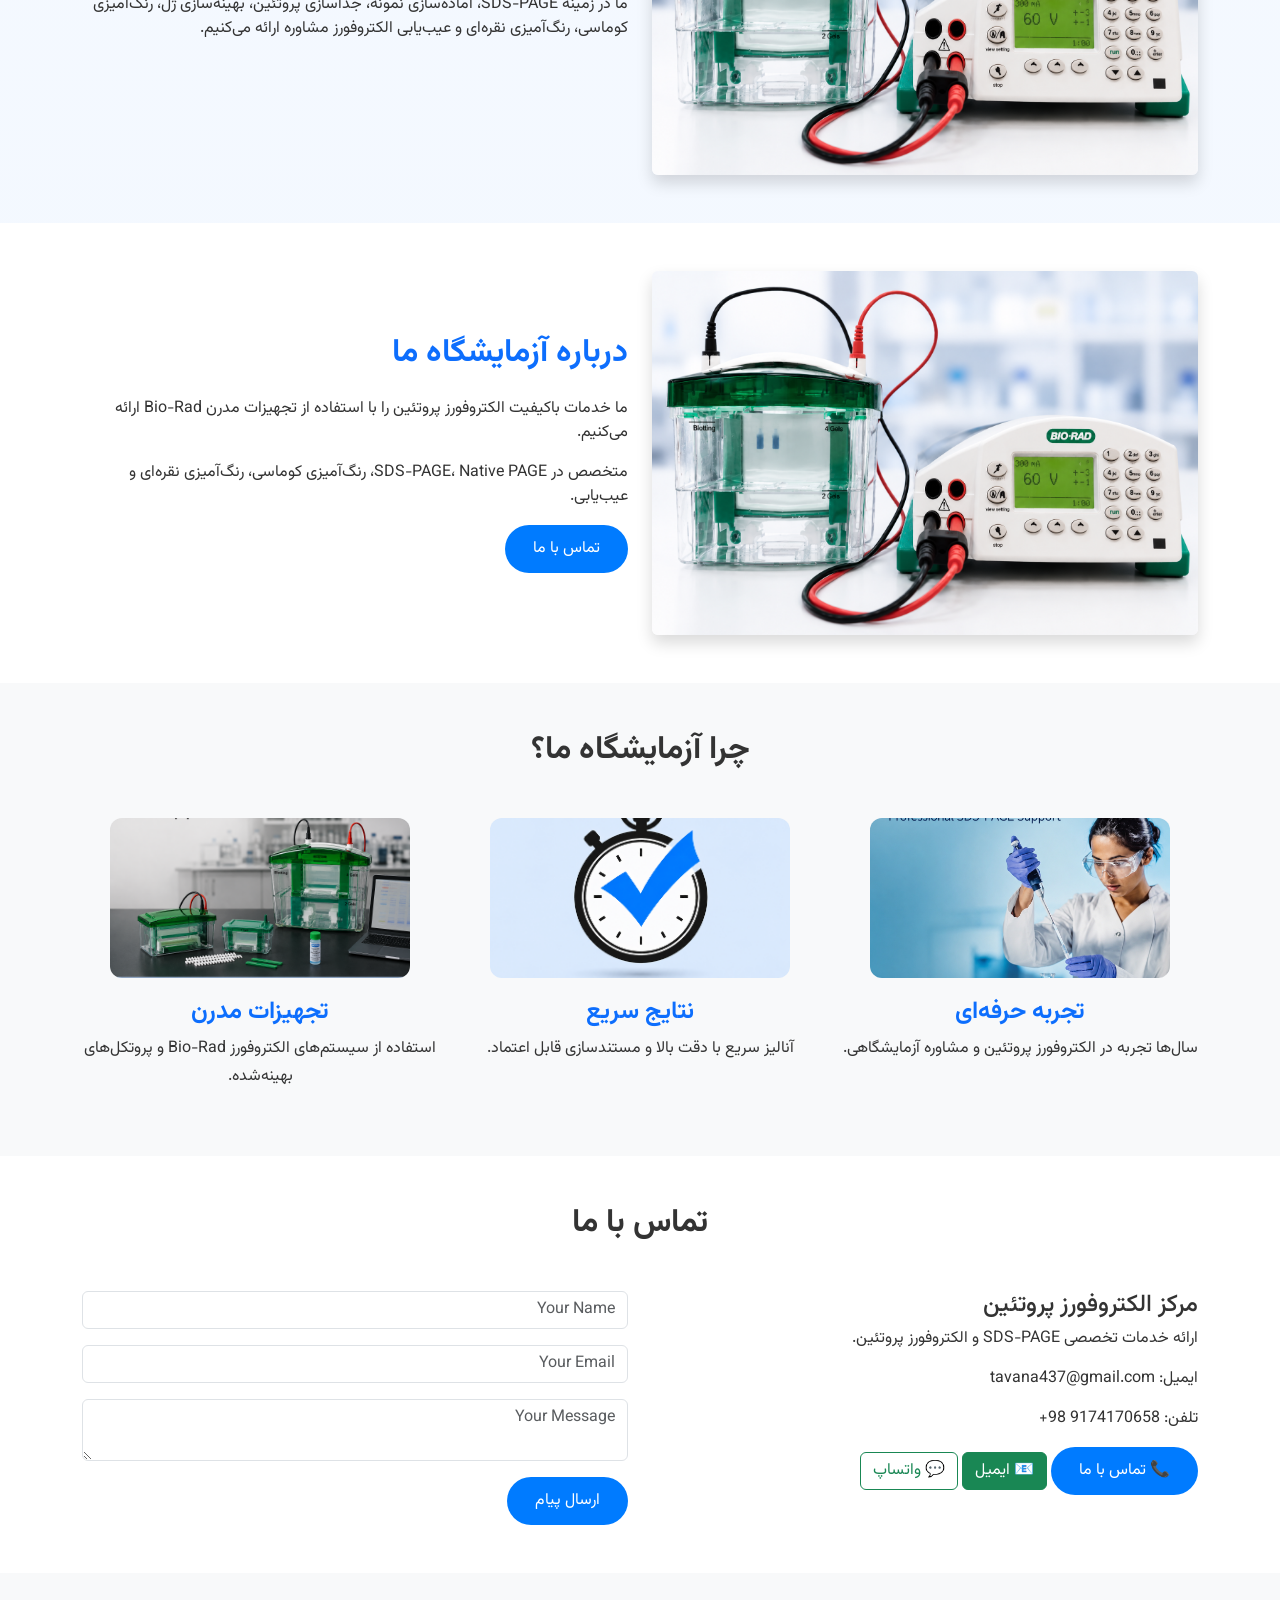
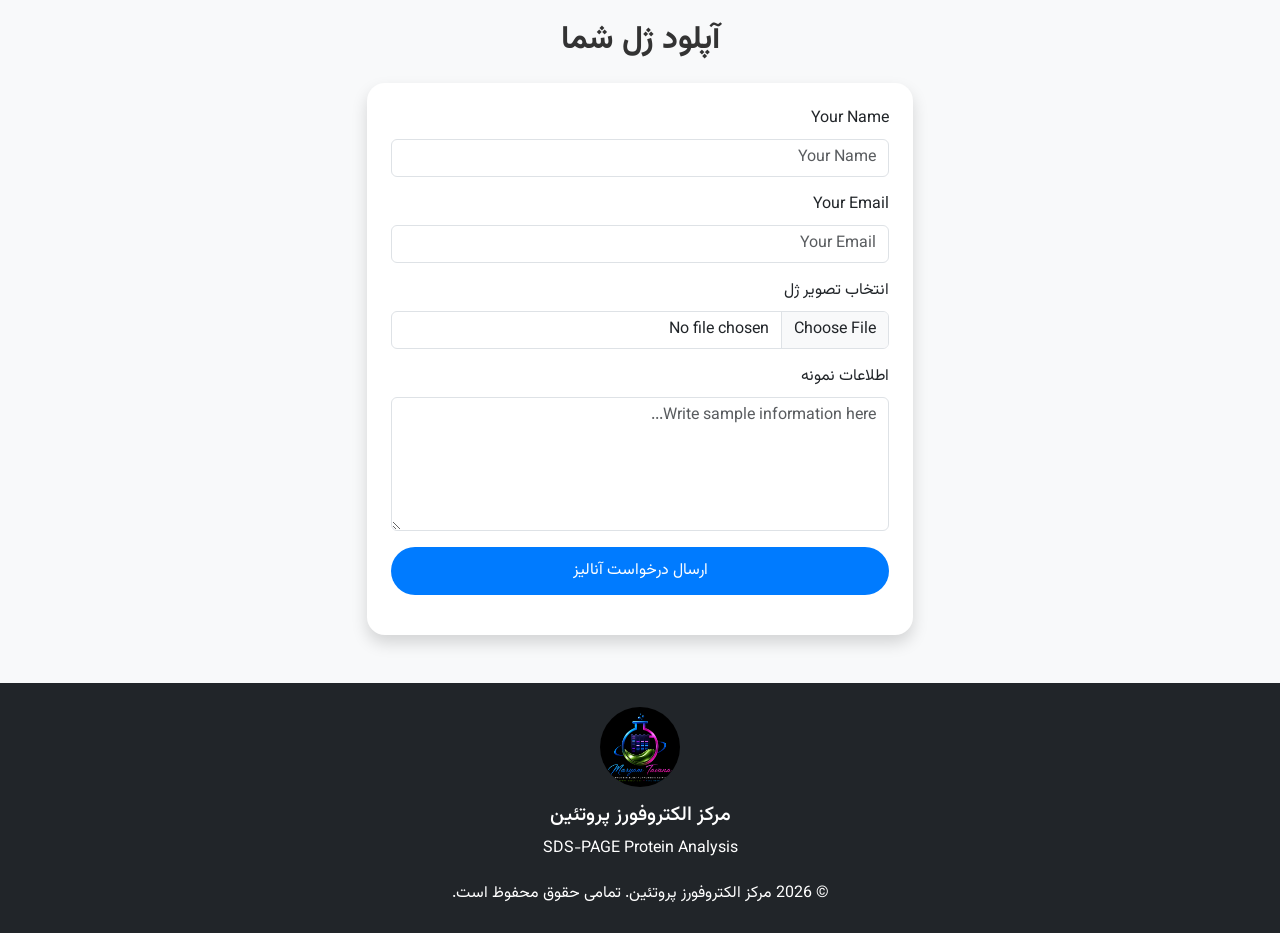
==== commit 1a7ffafa: "Update index.html" ====
--- a/index.html
+++ b/index.html
@@ -659,6 +659,8 @@
 </section>
 <!-- ================= UPLOAD GEL ================= -->
 
+<!-- ================= UPLOAD GEL ================= -->
+
 <section id="upload" class="py-5 bg-light">
 
 <div class="container">
@@ -673,23 +675,70 @@
 
 <div class="card shadow p-4">
 
+<form id="gel-upload-form" enctype="multipart/form-data">
+
+<label class="form-label">
+Your Name
+</label>
+
+<input
+type="text"
+name="fi-sender-fullName"
+class="form-control mb-3"
+placeholder="Your Name"
+required>
+
+
+<label class="form-label">
+Your Email
+</label>
+
+<input
+type="email"
+name="fi-sender-email"
+class="form-control mb-3"
+placeholder="Your Email"
+required>
+
+
 <label class="form-label">
 Select Gel Image
 </label>
 
-<input type="file" class="form-control mb-3">
+<input
+type="file"
+name="fi-file-gel-image"
+class="form-control mb-3"
+accept="image/*"
+required>
+
 
 <label class="form-label">
 Sample Information
 </label>
 
-<textarea class="form-control mb-3" rows="5"
-placeholder="Write sample information here..."></textarea>
-
-<button class="btn btn-primary w-100">
+<textarea
+name="fi-text-sample-information"
+class="form-control mb-3"
+rows="5"
+placeholder="Write sample information here..."
+required></textarea>
+
+
+<button
+type="submit"
+class="btn btn-primary w-100"
+id="gel-submit-btn">
 Submit Analysis Request
 </button>
 
+<p
+id="gel-form-status"
+class="text-center mt-3 mb-0">
+</p>
+
+</form>
+
 </div>
 
 </div>
@@ -699,6 +748,64 @@
 </div>
 
 </section>
+
+
+<!-- ================= FORMINIT ================= -->
+
+<script src="https://forminit.com/sdk/v1/forminit.js"></script>
+
+<script>
+
+const forminit = new Forminit();
+
+const FORM_ID = "qdknwymyj2w";
+
+const gelForm = document.getElementById("gel-upload-form");
+
+gelForm.addEventListener("submit", async function(e) {
+
+    e.preventDefault();
+
+    const status = document.getElementById("gel-form-status");
+    const button = document.getElementById("gel-submit-btn");
+
+    button.disabled = true;
+    button.textContent = "Sending...";
+
+    status.textContent = "";
+
+    const formData = new FormData(gelForm);
+
+    const { data, error } = await forminit.submit(
+        FORM_ID,
+        formData
+    );
+
+    if (error) {
+
+        status.textContent = "Error: " + error.message;
+        status.className = "text-danger text-center mt-3 mb-0";
+
+        button.disabled = false;
+        button.textContent = "Submit Analysis Request";
+
+        return;
+    }
+
+    status.textContent =
+        "Your gel image has been submitted successfully.";
+
+    status.className =
+        "text-success text-center mt-3 mb-0";
+
+    gelForm.reset();
+
+    button.disabled = false;
+    button.textContent = "Submit Analysis Request";
+
+});
+
+</script>
 <!-- ================= FOOTER ================= -->
 
 <footer class="bg-dark text-white py-4">
